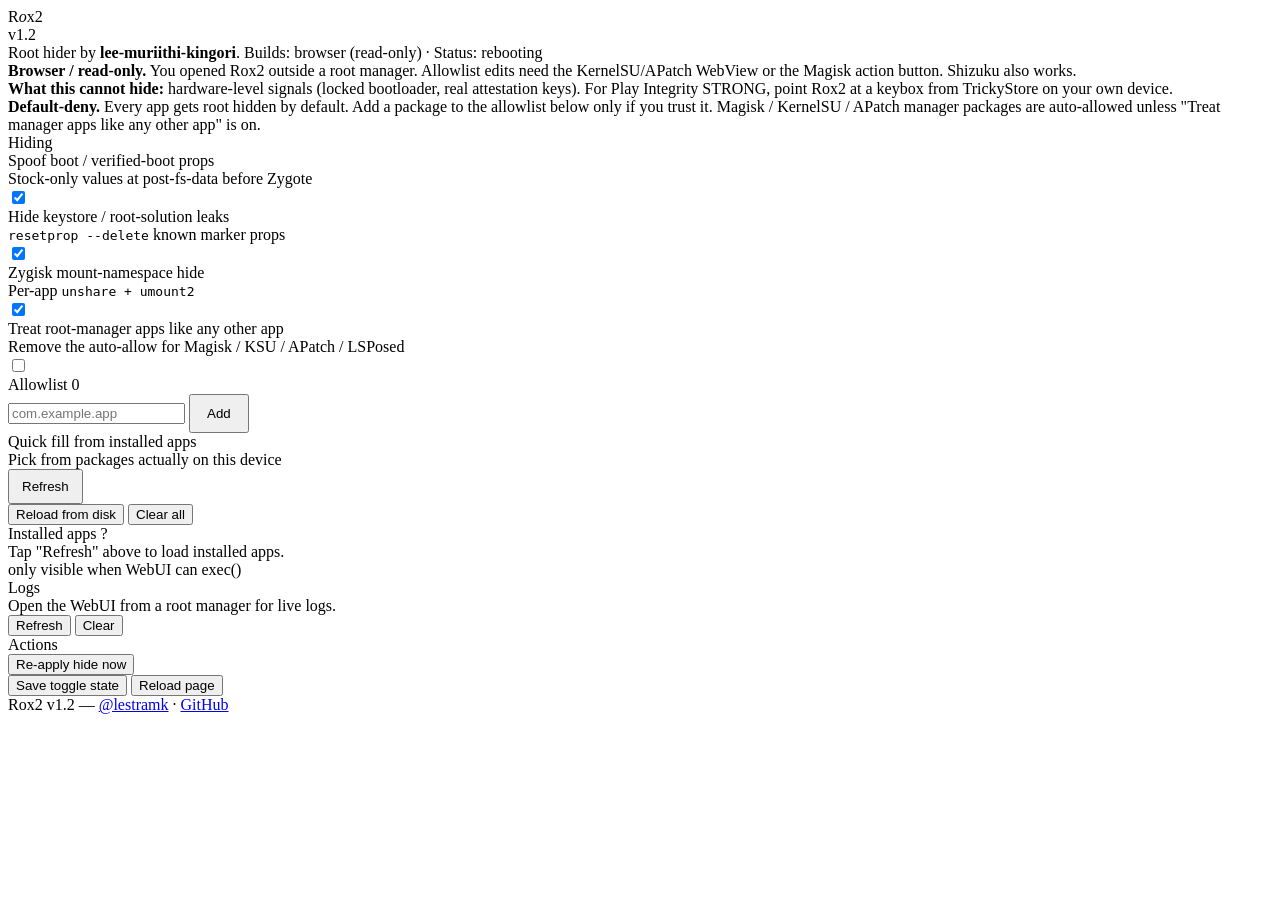
==== webroot/index.html @ bdff5d51 "v1.2: package real binaries + fix WebUI exec bridge - Wire the WebUI to the actual on-device exec br" ====
<!DOCTYPE html>
<html lang="en">
<head>
<meta charset="UTF-8">
<meta name="viewport" content="width=device-width, initial-scale=1.0, maximum-scale=1.0, user-scalable=no">
<meta name="theme-color" content="#0d1117">
<title>Rox2</title>
<link rel="stylesheet" href="styles.css">
</head>
<body>
<div class="app">

  <div class="header">
    <div class="header-top">
      <div class="title">R<em>o</em>x2</div>
      <span class="vbadge" id="versionBadge">v1.2</span>
    </div>
    <div class="subtitle">
      Root hider by <strong>lee-muriithi-kingori</strong>.
      Builds: <span id="rootBadge">detecting...</span> &middot;
      Status: <span id="statusBadge">checking</span>
    </div>
  </div>

  <div class="banner ro" id="roBanner">
    <strong>Browser / read-only.</strong> You opened Rox2 outside a root manager.
    Allowlist edits need the KernelSU/APatch WebView or the Magisk action button.
    Shizuku also works.
  </div>
  <div class="banner warn">
    <strong>What this cannot hide:</strong> hardware-level signals
    (locked bootloader, real attestation keys). For Play Integrity STRONG,
    point Rox2 at a keybox from TrickyStore on your own device.
  </div>
  <div class="banner info">
    <strong>Default-deny.</strong> Every app gets root hidden by default. Add a
    package to the allowlist below only if you trust it. Magisk / KernelSU / APatch
    manager packages are auto-allowed unless "Treat manager apps like any other app" is on.
  </div>

  <div class="section">
    <div class="section-header">
      <span class="section-title">Hiding</span>
    </div>
    <div class="section-body">
      <div class="row">
        <div class="info">
          <div class="label">Spoof boot / verified-boot props</div>
          <div class="desc">Stock-only values at post-fs-data before Zygote</div>
        </div>
        <label class="switch">
          <input type="checkbox" id="t_spoof" checked><span class="slider"></span>
        </label>
      </div>
      <div class="row">
        <div class="info">
          <div class="label">Hide keystore / root-solution leaks</div>
          <div class="desc"><code>resetprop --delete</code> known marker props</div>
        </div>
        <label class="switch">
          <input type="checkbox" id="t_keystore" checked><span class="slider"></span>
        </label>
      </div>
      <div class="row">
        <div class="info">
          <div class="label">Zygisk mount-namespace hide</div>
          <div class="desc">Per-app <code>unshare + umount2</code></div>
        </div>
        <label class="switch">
          <input type="checkbox" id="t_zygisk" checked><span class="slider"></span>
        </label>
      </div>
      <div class="row">
        <div class="info">
          <div class="label">Treat root-manager apps like any other app</div>
          <div class="desc">Remove the auto-allow for Magisk / KSU / APatch / LSPosed</div>
        </div>
        <label class="switch">
          <input type="checkbox" id="t_hide_mgr"><span class="slider"></span>
        </label>
      </div>
    </div>
  </div>

  <div class="section">
    <div class="section-header">
      <span class="section-title">Allowlist</span>
      <span class="section-count" id="allowCount">0</span>
    </div>
    <div class="section-body">
      <div class="input-row">
        <input class="input-field" id="pkgInput" placeholder="com.example.app"
               autocomplete="off" spellcheck="false">
        <button class="btn primary" id="btnAdd" style="width:auto;padding:10px 16px">Add</button>
      </div>
      <div class="row" style="border-bottom: none;">
        <div class="info">
          <div class="label">Quick fill from installed apps</div>
          <div class="desc">Pick from packages actually on this device</div>
        </div>
        <button class="btn secondary" id="btnRefreshInstalled" style="width:auto;padding:8px 12px">Refresh</button>
      </div>
      <div class="app-list" id="allowList"></div>
      <div class="btn-row">
        <button class="btn secondary" id="btnSaveAllowlist">Reload from disk</button>
        <button class="btn secondary" id="btnPurgeAllowlist">Clear all</button>
      </div>
    </div>
  </div>

  <div class="section" id="installedSection">
    <div class="section-header">
      <span class="section-title">Installed apps</span>
      <span class="section-count" id="installedCount">?</span>
    </div>
    <div class="section-body">
      <div class="app-list" id="installedList">
        <div class="app-item">
          <div class="app-pkg">
            <div class="app-pkg-name">Tap "Refresh" above to load installed apps.</div>
            <div class="app-pkg-meta">only visible when WebUI can exec()</div>
          </div>
        </div>
      </div>
    </div>
  </div>

  <div class="section">
    <div class="section-header">
      <span class="section-title">Logs</span>
    </div>
    <div class="section-body">
      <div class="log" id="logViewer">Loading...</div>
      <div class="btn-row">
        <button class="btn secondary" id="btnRefreshLogs">Refresh</button>
        <button class="btn secondary" id="btnClearLogs">Clear</button>
      </div>
    </div>
  </div>

  <div class="section">
    <div class="section-header">
      <span class="section-title">Actions</span>
    </div>
    <div class="section-body">
      <div class="btn-row single">
        <button class="btn primary" id="btnApplyHide">Re-apply hide now</button>
      </div>
      <div class="btn-row">
        <button class="btn secondary" id="btnSaveFlags">Save toggle state</button>
        <button class="btn secondary" id="btnReloadPage">Reload page</button>
      </div>
    </div>
  </div>

  <div class="footer">
    Rox2 v1.2 &mdash; <a href="https://t.me/lestramk">@lestramk</a> &middot;
    <a href="https://github.com/who-lee/Rox2">GitHub</a>
  </div>
</div>

<div class="toasts" id="toasts"></div>
<script src="app.js"></script>
</body>
</html>
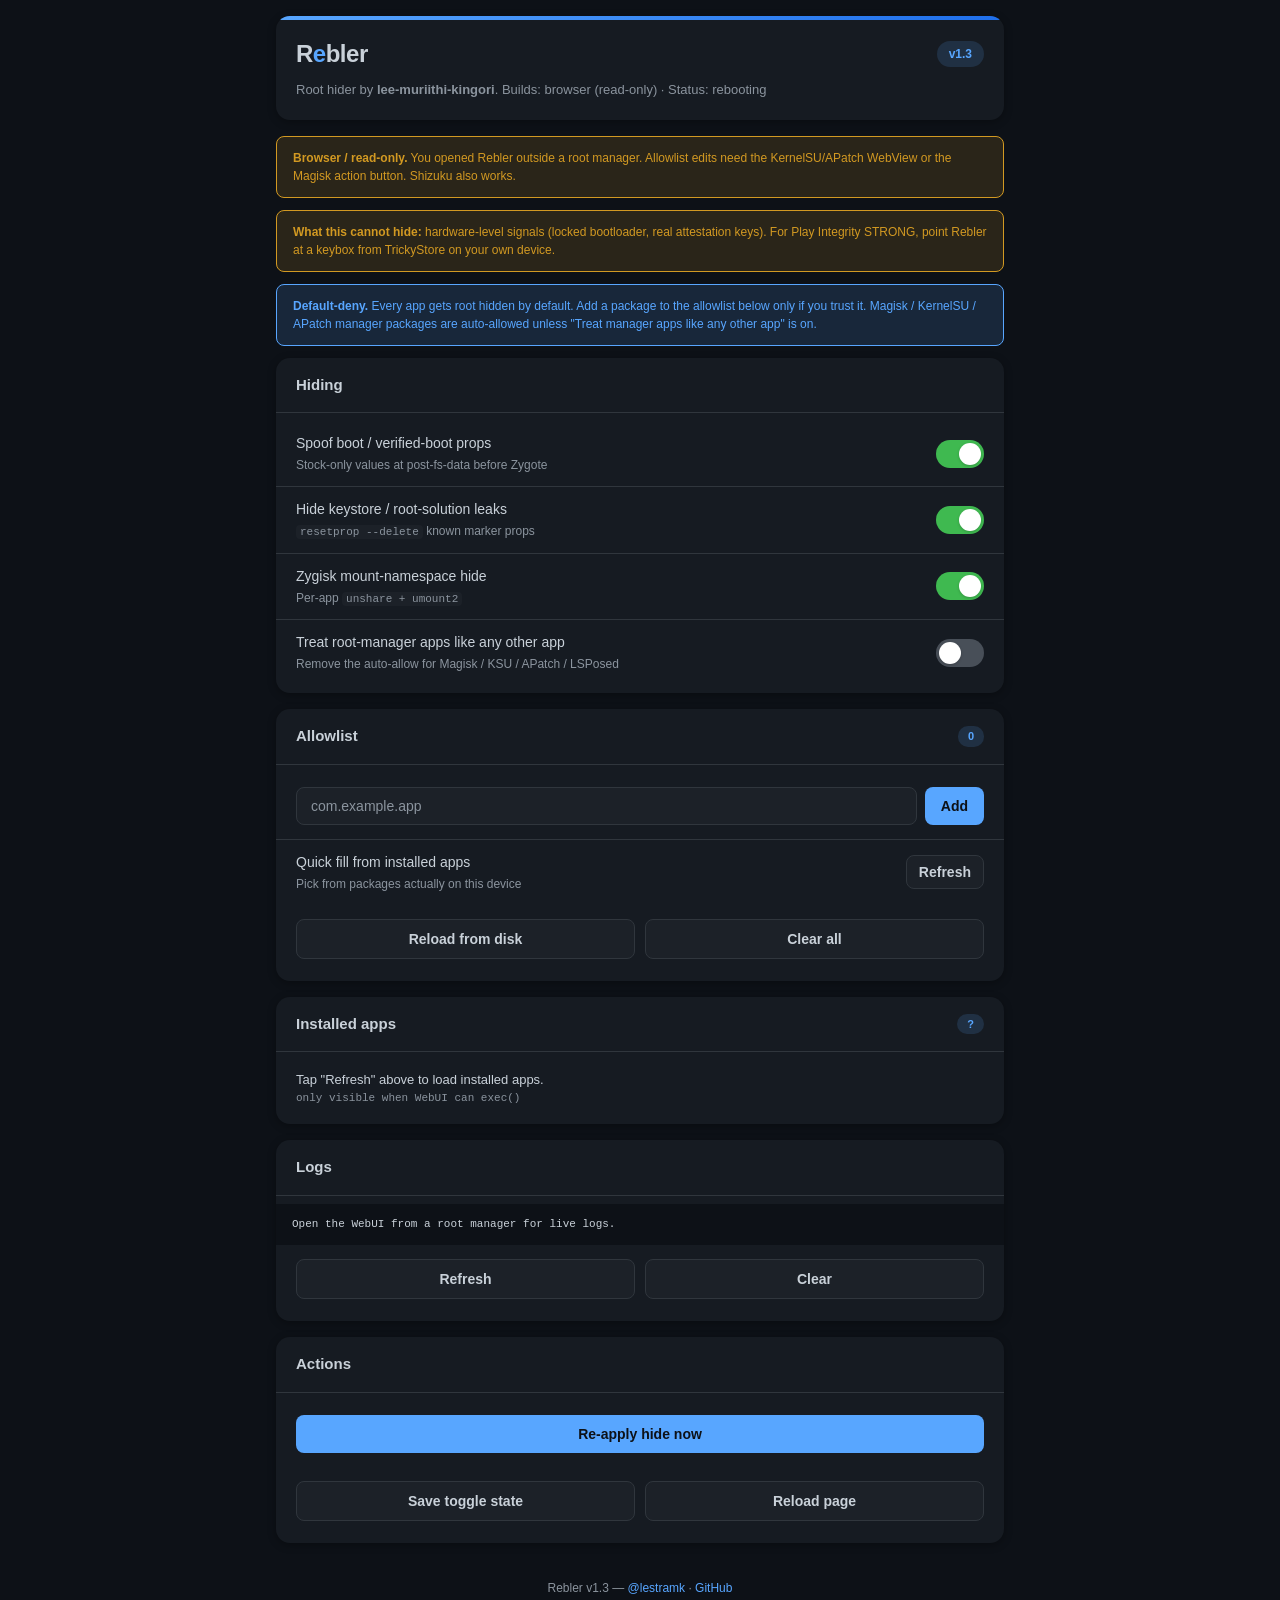
==== commit 5abab25b: "v1.3: rename module and repo to Rebler; companion to ReblBoot - module.prop: id=Rebler, name 'Rebler" ====
--- a/webroot/index.html
+++ b/webroot/index.html
@@ -4,7 +4,7 @@
 <meta charset="UTF-8">
 <meta name="viewport" content="width=device-width, initial-scale=1.0, maximum-scale=1.0, user-scalable=no">
 <meta name="theme-color" content="#0d1117">
-<title>Rox2</title>
+<title>Rebler</title>
 <link rel="stylesheet" href="styles.css">
 </head>
 <body>
@@ -12,8 +12,8 @@
 
   <div class="header">
     <div class="header-top">
-      <div class="title">R<em>o</em>x2</div>
-      <span class="vbadge" id="versionBadge">v1.2</span>
+      <div class="title">R<em>e</em>bler</div>
+      <span class="vbadge" id="versionBadge">v1.3</span>
     </div>
     <div class="subtitle">
       Root hider by <strong>lee-muriithi-kingori</strong>.
@@ -23,14 +23,14 @@
   </div>
 
   <div class="banner ro" id="roBanner">
-    <strong>Browser / read-only.</strong> You opened Rox2 outside a root manager.
+    <strong>Browser / read-only.</strong> You opened Rebler outside a root manager.
     Allowlist edits need the KernelSU/APatch WebView or the Magisk action button.
     Shizuku also works.
   </div>
   <div class="banner warn">
     <strong>What this cannot hide:</strong> hardware-level signals
     (locked bootloader, real attestation keys). For Play Integrity STRONG,
-    point Rox2 at a keybox from TrickyStore on your own device.
+    point Rebler at a keybox from TrickyStore on your own device.
   </div>
   <div class="banner info">
     <strong>Default-deny.</strong> Every app gets root hidden by default. Add a
@@ -154,8 +154,8 @@
   </div>
 
   <div class="footer">
-    Rox2 v1.2 &mdash; <a href="https://t.me/lestramk">@lestramk</a> &middot;
-    <a href="https://github.com/who-lee/Rox2">GitHub</a>
+    Rebler v1.3 &mdash; <a href="https://t.me/lestramk">@lestramk</a> &middot;
+    <a href="https://github.com/who-lee/Rebler">GitHub</a>
   </div>
 </div>
 
--- a/webroot/styles.css
+++ b/webroot/styles.css
@@ -0,0 +1,230 @@
+/* Rebler WebUI styles. Extracted from index.html so reviewers can
+   read and diff the CSS without scrolling past the markup.
+   Color tokens live in :root; light and dark variants are both provided. */
+:root {
+  --bg: #0d1117;
+  --surface: #161b22;
+  --surface2: #1c2128;
+  --border: #30363d;
+  --text: #c9d1d9;
+  --text2: #8b949e;
+  --accent: #58a6ff;
+  --accent-soft: rgba(88,166,255,0.15);
+  --success: #3fb950;
+  --success-bg: rgba(63,185,80,0.15);
+  --warn: #d29922;
+  --warn-bg: rgba(210,153,34,0.15);
+  --error: #f85149;
+  --error-bg: rgba(248,81,73,0.15);
+  --radius: 14px;
+  --radius-sm: 8px;
+  --shadow: 0 2px 8px rgba(0,0,0,0.3);
+  --shadow-lg: 0 8px 32px rgba(0,0,0,0.4);
+}
+* { margin: 0; padding: 0; box-sizing: border-box; }
+html, body {
+  font-family: -apple-system, BlinkMacSystemFont, 'Segoe UI', Roboto, sans-serif;
+  background: var(--bg);
+  color: var(--text);
+  line-height: 1.5;
+  min-height: 100vh;
+  -webkit-font-smoothing: antialiased;
+}
+a { color: var(--accent); text-decoration: none; }
+
+.app { max-width: 760px; margin: 0 auto; padding: 16px; }
+
+/* ----- Header ----- */
+.header {
+  background: var(--surface);
+  border-radius: var(--radius);
+  padding: 20px;
+  margin-bottom: 16px;
+  box-shadow: var(--shadow);
+  position: relative;
+  overflow: hidden;
+}
+.header::before {
+  content: '';
+  position: absolute; top: 0; left: 0; right: 0; height: 4px;
+  background: linear-gradient(90deg, var(--accent), #1f6feb);
+}
+.header-top {
+  display: flex;
+  align-items: center;
+  justify-content: space-between;
+  margin-bottom: 8px;
+}
+.title { font-size: 24px; font-weight: 800; letter-spacing: -0.5px; }
+.title em { color: var(--accent); font-style: normal; }
+.vbadge {
+  background: var(--accent-soft);
+  color: var(--accent);
+  padding: 4px 12px;
+  border-radius: 20px;
+  font-size: 12px;
+  font-weight: 600;
+}
+.subtitle { font-size: 13px; color: var(--text2); }
+
+/* ----- Banners ----- */
+.banner {
+  border: 1px solid var(--border);
+  border-radius: var(--radius-sm);
+  padding: 12px 16px;
+  margin: 12px 0;
+  font-size: 12px;
+}
+.banner.info { background: var(--accent-soft); color: var(--accent); border-color: var(--accent); }
+.banner.warn { background: var(--warn-bg);    color: var(--warn);    border-color: var(--warn); }
+.banner.ro   { background: var(--warn-bg);    color: var(--warn);    border-color: var(--warn); display: none; }
+.banner.ro.show { display: block; }
+
+/* ----- Sections ----- */
+.section {
+  background: var(--surface);
+  border-radius: var(--radius);
+  margin-bottom: 16px;
+  box-shadow: var(--shadow);
+  overflow: hidden;
+}
+.section-header {
+  padding: 16px 20px;
+  border-bottom: 1px solid var(--border);
+  display: flex;
+  align-items: center;
+  justify-content: space-between;
+}
+.section-title { font-size: 15px; font-weight: 600; }
+.section-count {
+  background: var(--accent-soft);
+  color: var(--accent);
+  padding: 2px 10px;
+  border-radius: 10px;
+  font-size: 11px;
+  font-weight: 600;
+}
+.section-body { padding: 8px 0; }
+
+.row {
+  display: flex;
+  align-items: center;
+  justify-content: space-between;
+  padding: 12px 20px;
+  border-bottom: 1px solid var(--border);
+  gap: 12px;
+}
+.row:last-child { border-bottom: none; }
+.row .info { flex: 1; min-width: 0; }
+.row .label { font-size: 14px; font-weight: 500; }
+.row .desc  { font-size: 12px; color: var(--text2); margin-top: 2px; }
+.row code  { background: var(--surface2); padding: 1px 4px; border-radius: 4px; font-size: 11px; }
+
+/* ----- Toggle switch ----- */
+.switch { position: relative; width: 48px; height: 28px; flex-shrink: 0; }
+.switch input { opacity: 0; width: 0; height: 0; }
+.slider {
+  position: absolute; cursor: pointer; inset: 0;
+  background: #484f58; border-radius: 28px; transition: 0.3s;
+}
+.slider::before {
+  content: '';
+  position: absolute; height: 22px; width: 22px;
+  left: 3px; bottom: 3px;
+  background: white; border-radius: 50%;
+  transition: 0.3s; box-shadow: 0 1px 3px rgba(0,0,0,0.2);
+}
+.switch input:checked + .slider { background: var(--success); }
+.switch input:checked + .slider::before { transform: translateX(20px); }
+.switch input:disabled + .slider { opacity: 0.5; cursor: not-allowed; }
+
+/* ----- Buttons ----- */
+.btn {
+  display: inline-flex; align-items: center; justify-content: center;
+  gap: 6px; padding: 11px 18px; border-radius: var(--radius-sm);
+  border: none; font-size: 14px; font-weight: 600; cursor: pointer;
+  transition: all 0.15s; width: 100%;
+}
+.btn:active { transform: scale(0.98); }
+.btn.primary   { background: var(--accent); color: #0d1117; }
+.btn.secondary { background: var(--surface2); color: var(--text); border: 1px solid var(--border); }
+.btn.success   { background: var(--success); color: #0d1117; }
+
+.btn-row {
+  display: grid; grid-template-columns: 1fr 1fr; gap: 10px;
+  padding: 14px 20px;
+}
+.btn-row.single { grid-template-columns: 1fr; }
+
+/* ----- Inputs ----- */
+.input-row {
+  padding: 14px 20px;
+  border-bottom: 1px solid var(--border);
+  display: flex; gap: 8px;
+}
+.input-field {
+  flex: 1; padding: 10px 14px; border-radius: var(--radius-sm);
+  border: 1px solid var(--border);
+  background: var(--surface2); color: var(--text);
+  font-size: 14px; font-family: inherit;
+}
+.input-field:focus { outline: none; border-color: var(--accent); }
+.input-field::placeholder { color: var(--text2); }
+
+/* ----- App list ----- */
+.app-list { max-height: 360px; overflow-y: auto; }
+.app-item {
+  display: flex; align-items: center; gap: 10px;
+  padding: 10px 20px;
+  border-bottom: 1px solid var(--border);
+  font-size: 13px;
+}
+.app-item:last-child { border-bottom: none; }
+.app-pkg { flex: 1; min-width: 0; }
+.app-pkg-name { font-weight: 500; overflow: hidden; text-overflow: ellipsis; }
+.app-pkg-meta { color: var(--text2); font-size: 11px; font-family: 'SF Mono', monospace; }
+.app-tag { padding: 2px 8px; border-radius: 10px; font-size: 10px; font-weight: 700; }
+.app-tag.allow { background: var(--success-bg); color: var(--success); }
+.app-tag.deny  { background: var(--error-bg); color: var(--error); }
+.app-tag.mgr   { background: var(--warn-bg); color: var(--warn); }
+
+/* ----- Log viewer ----- */
+.log {
+  background: #0d1117; color: var(--text);
+  padding: 12px 16px;
+  font-family: 'SF Mono', Monaco, monospace;
+  font-size: 11px; line-height: 1.6;
+  max-height: 280px; overflow-y: auto;
+  white-space: pre-wrap;
+  word-break: break-all;
+}
+.log .info  { color: var(--accent); }
+.log .warn  { color: var(--warn); }
+.log .error { color: var(--error); }
+.log .success { color: var(--success); }
+
+/* ----- Toasts ----- */
+.toasts {
+  position: fixed; bottom: 24px; left: 50%; transform: translateX(-50%);
+  z-index: 1000; display: flex; flex-direction: column; gap: 8px;
+  pointer-events: none;
+}
+.toast {
+  background: var(--surface); color: var(--text);
+  padding: 12px 20px; border-radius: var(--radius-sm);
+  box-shadow: var(--shadow-lg);
+  font-size: 13px; font-weight: 500;
+  animation: toastIn 0.3s ease, toastOut 0.3s ease 2.7s forwards;
+  pointer-events: auto;
+  border: 1px solid var(--border);
+}
+.toast.success { border-left: 4px solid var(--success); }
+.toast.error   { border-left: 4px solid var(--error); }
+.toast.warn    { border-left: 4px solid var(--warn); }
+@keyframes toastIn  { from { opacity:0; transform: translateY(20px); } to { opacity:1; transform:none; } }
+@keyframes toastOut { to { opacity:0; transform: translateY(-20px); } }
+
+/* ----- Misc ----- */
+.footer { text-align: center; padding: 20px; font-size: 12px; color: var(--text2); }
+.footer a { color: var(--accent); text-decoration: none; }
+.hidden { display: none !important; }
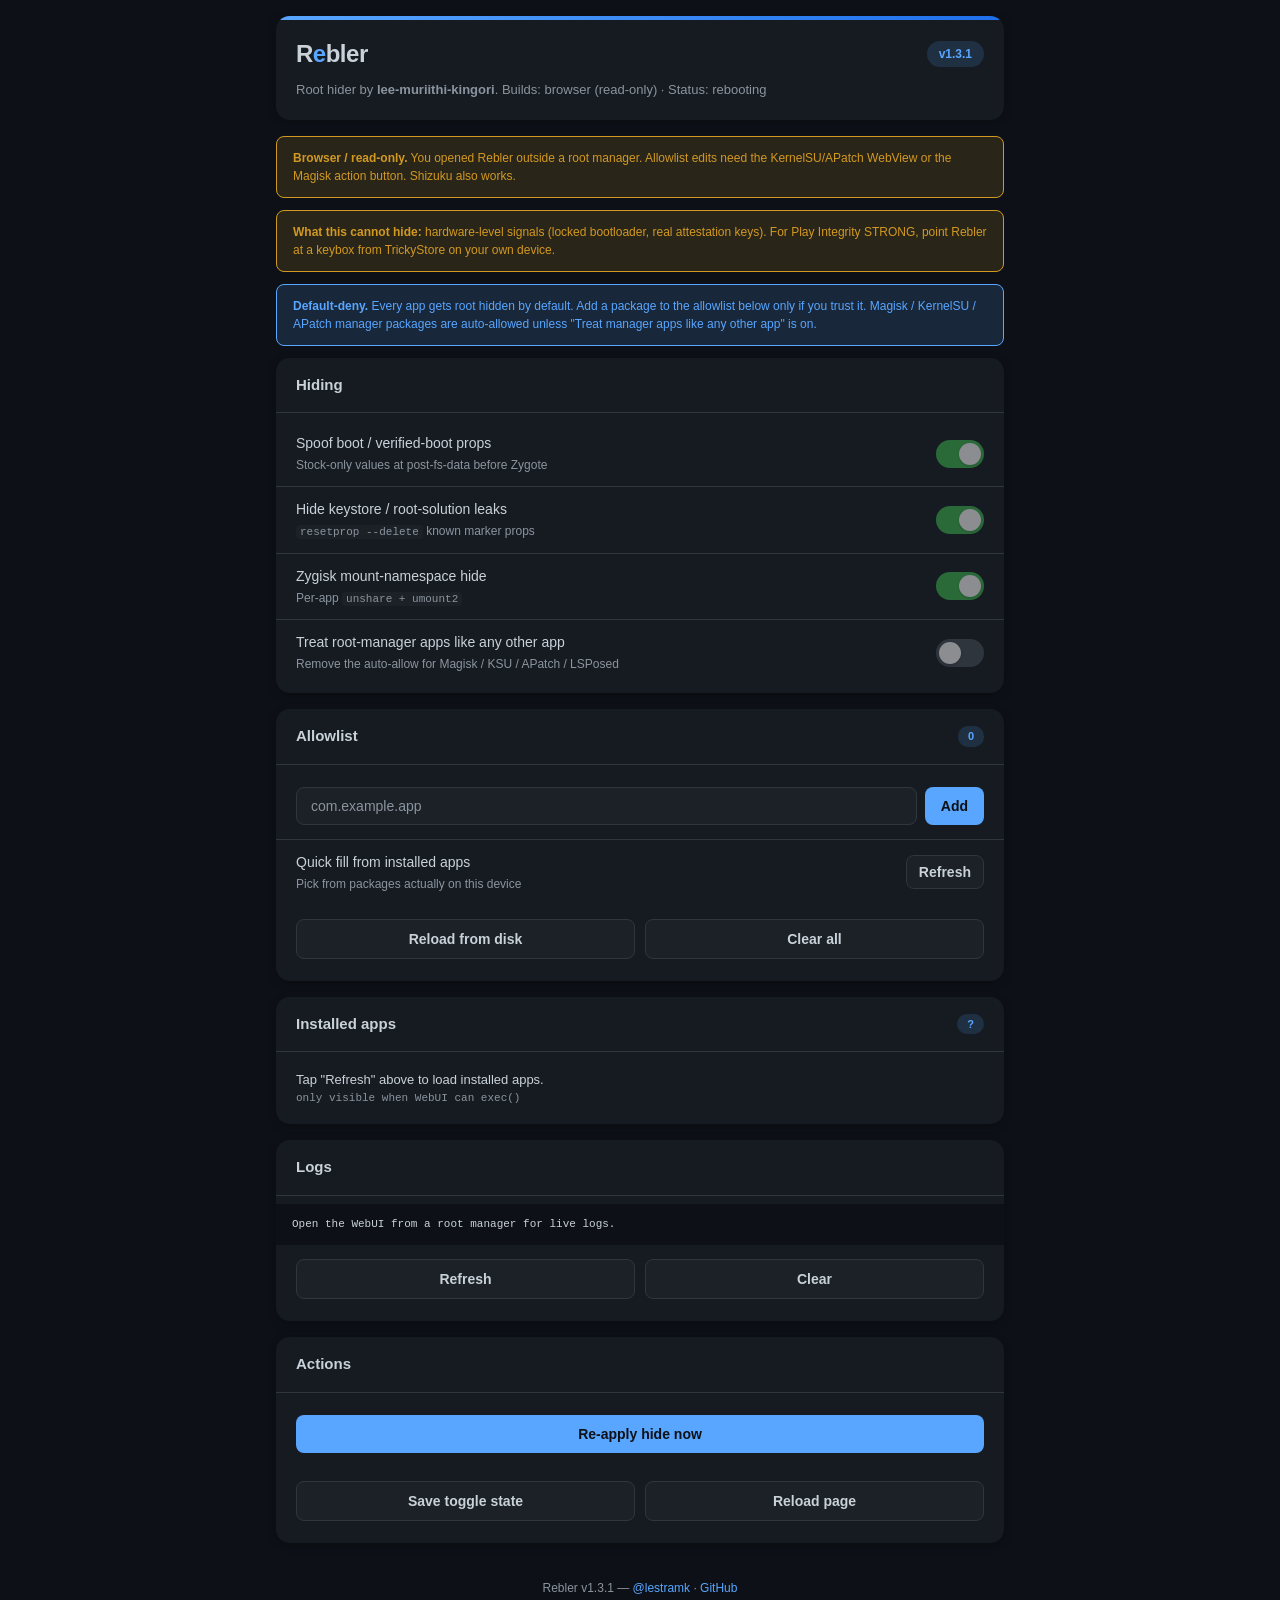
==== commit 231f2c10: "v1.3.1: fix everything the v1.3 audit found Installer/packaging: update-binary ZIPFILE=$3 + manager " ====
--- a/webroot/index.html
+++ b/webroot/index.html
@@ -13,7 +13,7 @@
   <div class="header">
     <div class="header-top">
       <div class="title">R<em>e</em>bler</div>
-      <span class="vbadge" id="versionBadge">v1.3</span>
+      <span class="vbadge" id="versionBadge">v1.3.1</span>
     </div>
     <div class="subtitle">
       Root hider by <strong>lee-muriithi-kingori</strong>.
@@ -102,7 +102,7 @@
       </div>
       <div class="app-list" id="allowList"></div>
       <div class="btn-row">
-        <button class="btn secondary" id="btnSaveAllowlist">Reload from disk</button>
+        <button class="btn secondary" id="btnReloadAllowlist">Reload from disk</button>
         <button class="btn secondary" id="btnPurgeAllowlist">Clear all</button>
       </div>
     </div>
@@ -154,7 +154,7 @@
   </div>
 
   <div class="footer">
-    Rebler v1.3 &mdash; <a href="https://t.me/lestramk">@lestramk</a> &middot;
+    Rebler v1.3.1 &mdash; <a href="https://t.me/lestramk">@lestramk</a> &middot;
     <a href="https://github.com/who-lee/Rebler">GitHub</a>
   </div>
 </div>
